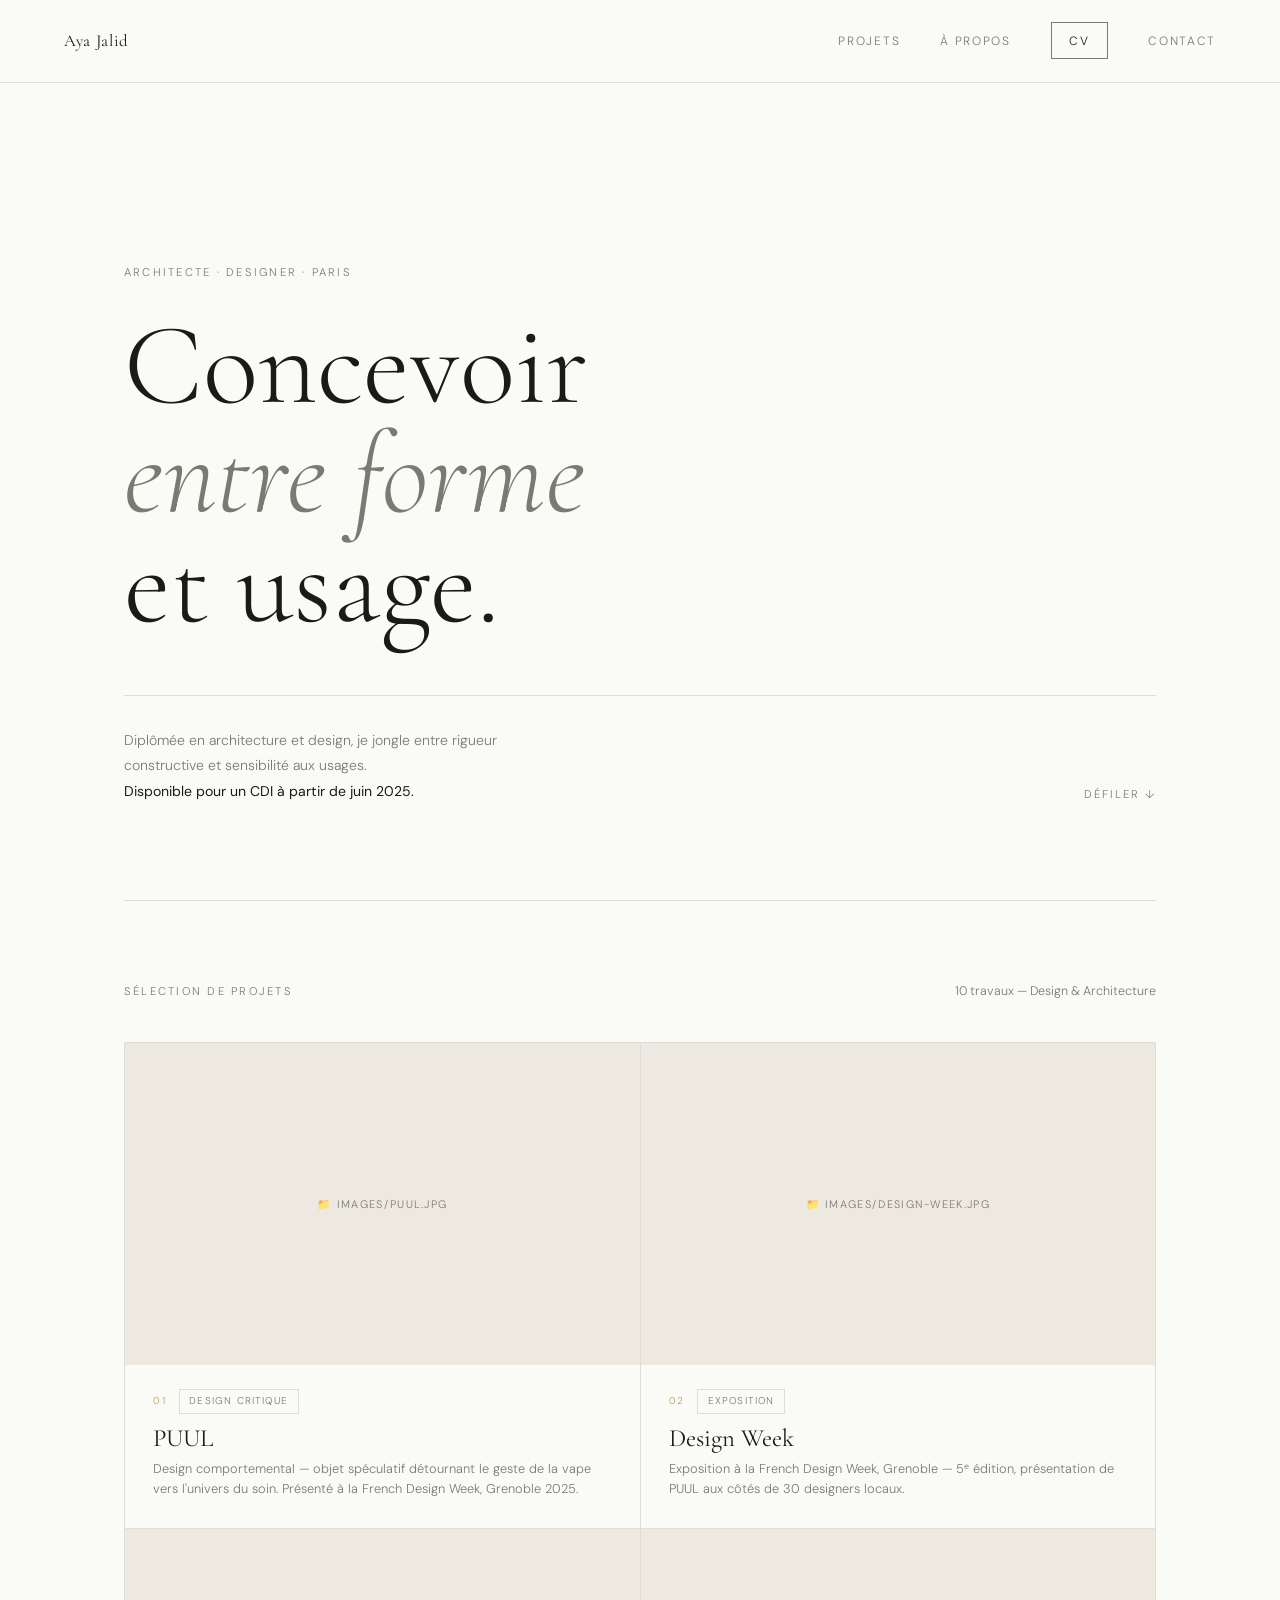
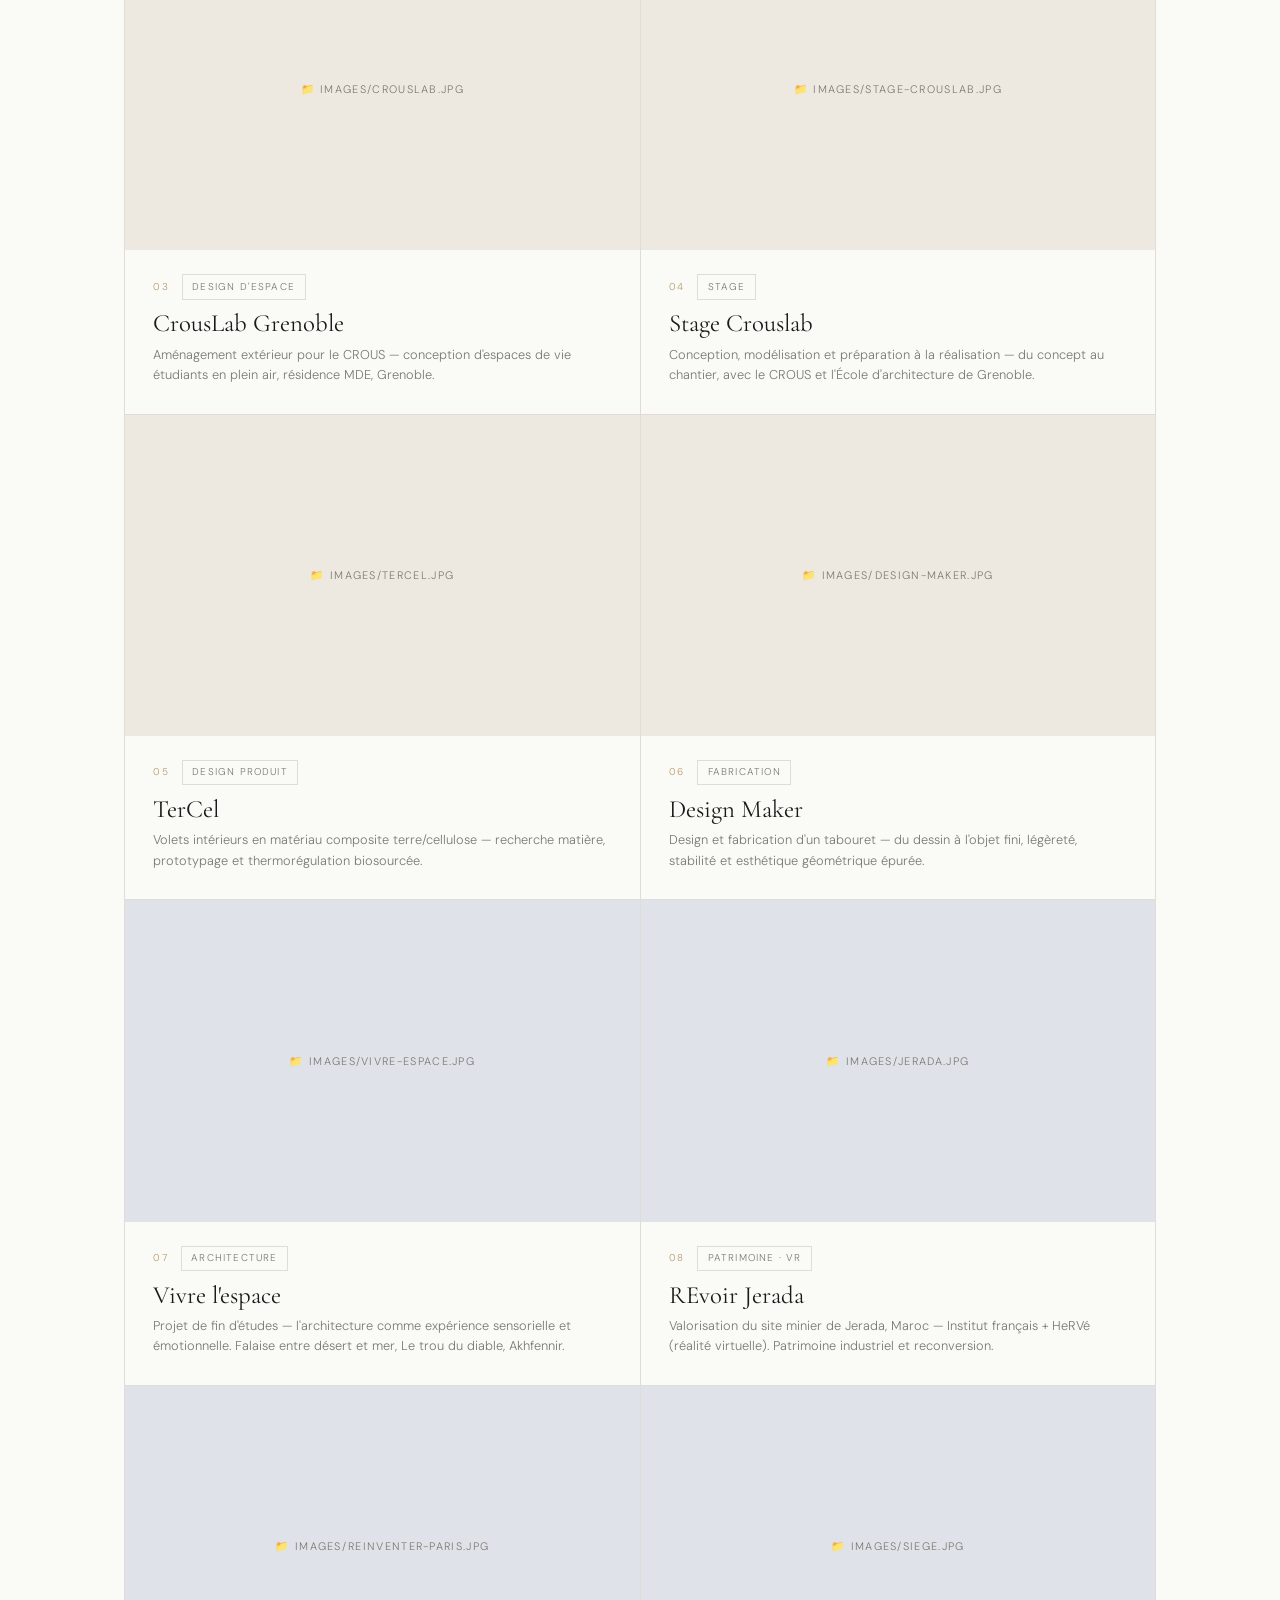
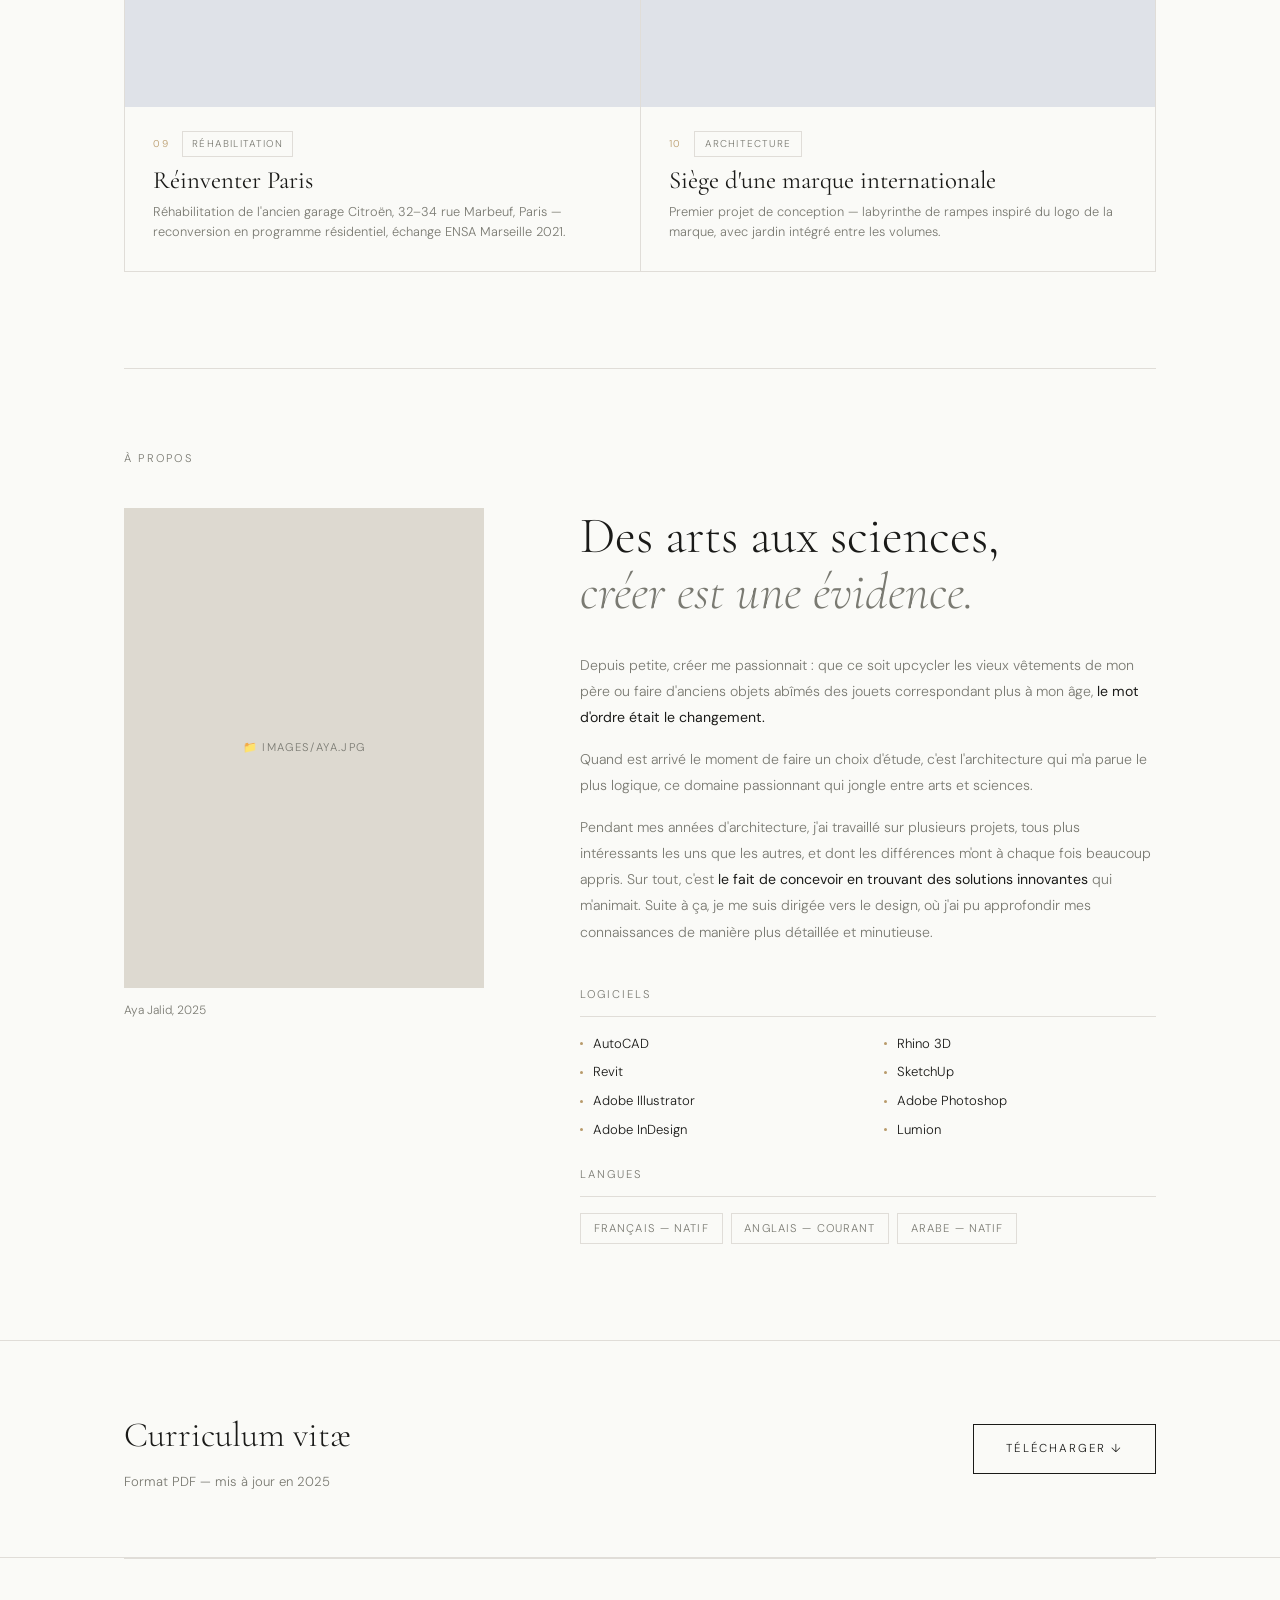
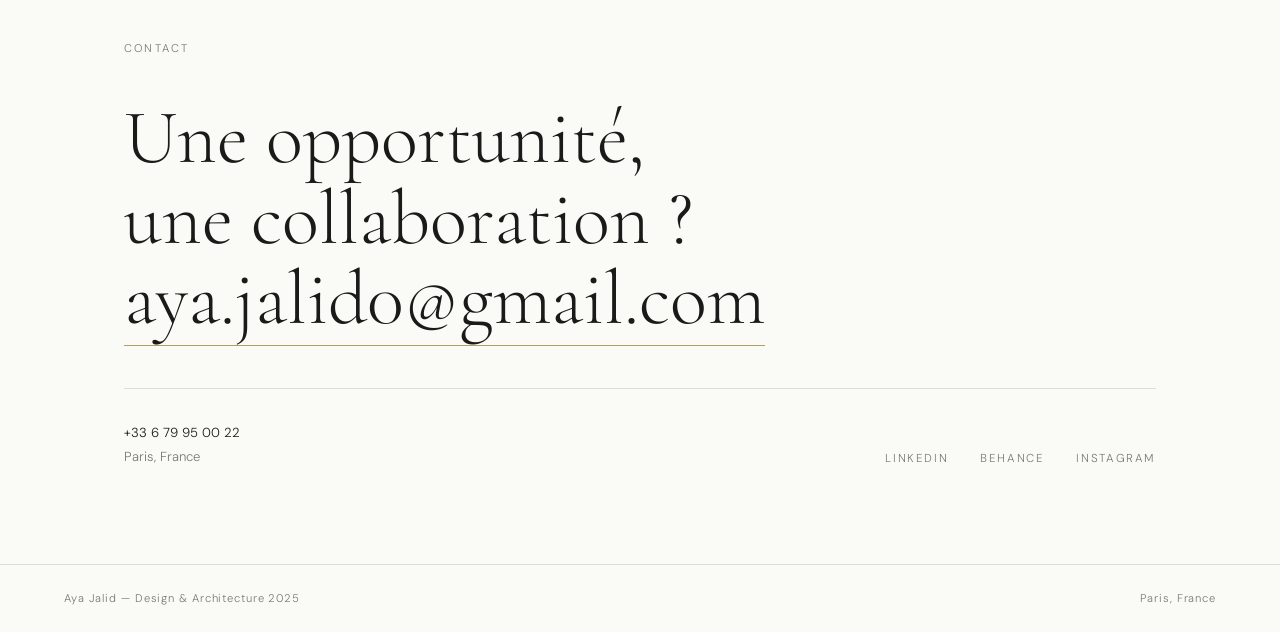
==== index.html @ 42bd32cb "first commit — site portfolio" ====
<!DOCTYPE html>
<html lang="fr">
<head>
  <meta charset="UTF-8">
  <meta name="viewport" content="width=device-width, initial-scale=1.0">
  <title>Aya Jalid — Design & Architecture</title>
  <meta name="description" content="Portfolio d'Aya Jalid, architecte designer — Design critique, design d'espace, architecture.">
  <link rel="stylesheet" href="style.css">
</head>
<body>

<nav>
  <a class="nav-name" href="index.html">Aya Jalid</a>
  <div class="nav-links">
    <a href="#projets">Projets</a>
    <a href="#apropos">À propos</a>
    <a href="#cv" class="nav-cta">CV</a>
    <a href="#contact">Contact</a>
  </div>
</nav>

<!-- ── HERO ─────────────────────────────── -->
<section class="hero">
  <div class="hero-inner">
    <div class="hero-eyebrow">Architecte · Designer · Paris</div>
    <h1 class="hero-title">
      Concevoir<br>
      <em>entre forme</em><br>
      et usage.
    </h1>
    <div class="hero-foot">
      <p class="hero-desc">
        Diplômée en architecture et design, je jongle entre rigueur constructive et sensibilité aux usages.<br>
        <strong>Disponible pour un CDI à partir de juin 2025.</strong>
      </p>
      <span class="hero-scroll">Défiler ↓</span>
    </div>
  </div>
</section>

<!-- ── PROJETS ───────────────────────────── -->
<section id="projets">
  <div class="wrap">
    <div class="section-header">
      <span class="s-label">Sélection de projets</span>
      <span class="s-sub">10 travaux — Design & Architecture</span>
    </div>
  </div>

  <div class="wrap" style="padding-top:0">
    <div class="projects-grid">

      <!-- 01 PUUL -->
      <a class="card" href="projet-puul.html">
        <div class="card-img design">
          <!-- Remplace le contenu entre ces balises par : <img src="images/puul.jpg" alt="PUUL"> -->
          <span class="card-placeholder">📁 images/puul.jpg</span>
        </div>
        <div class="card-body">
          <div class="card-meta">
            <span class="card-num">01</span>
            <span class="card-cat">Design critique</span>
          </div>
          <div class="card-title">PUUL</div>
          <div class="card-desc">Design comportemental — objet spéculatif détournant le geste de la vape vers l'univers du soin. Présenté à la French Design Week, Grenoble 2025.</div>
        </div>
      </a>

      <!-- 02 DESIGN WEEK -->
      <a class="card" href="projet-design-week.html">
        <div class="card-img design">
          <span class="card-placeholder">📁 images/design-week.jpg</span>
        </div>
        <div class="card-body">
          <div class="card-meta">
            <span class="card-num">02</span>
            <span class="card-cat">Exposition</span>
          </div>
          <div class="card-title">Design Week</div>
          <div class="card-desc">Exposition à la French Design Week, Grenoble — 5ᵉ édition, présentation de PUUL aux côtés de 30 designers locaux.</div>
        </div>
      </a>

      <!-- 03 CROUSLAB -->
      <a class="card" href="projet-crouslab.html">
        <div class="card-img design">
          <span class="card-placeholder">📁 images/crouslab.jpg</span>
        </div>
        <div class="card-body">
          <div class="card-meta">
            <span class="card-num">03</span>
            <span class="card-cat">Design d'espace</span>
          </div>
          <div class="card-title">CrousLab Grenoble</div>
          <div class="card-desc">Aménagement extérieur pour le CROUS — conception d'espaces de vie étudiants en plein air, résidence MDE, Grenoble.</div>
        </div>
      </a>

      <!-- 04 STAGE CROUSLAB -->
      <a class="card" href="projet-stage-crouslab.html">
        <div class="card-img design">
          <span class="card-placeholder">📁 images/stage-crouslab.jpg</span>
        </div>
        <div class="card-body">
          <div class="card-meta">
            <span class="card-num">04</span>
            <span class="card-cat">Stage</span>
          </div>
          <div class="card-title">Stage Crouslab</div>
          <div class="card-desc">Conception, modélisation et préparation à la réalisation — du concept au chantier, avec le CROUS et l'École d'architecture de Grenoble.</div>
        </div>
      </a>

      <!-- 05 TERCEL -->
      <a class="card" href="projet-tercel.html">
        <div class="card-img design">
          <span class="card-placeholder">📁 images/tercel.jpg</span>
        </div>
        <div class="card-body">
          <div class="card-meta">
            <span class="card-num">05</span>
            <span class="card-cat">Design produit</span>
          </div>
          <div class="card-title">TerCel</div>
          <div class="card-desc">Volets intérieurs en matériau composite terre/cellulose — recherche matière, prototypage et thermorégulation biosourcée.</div>
        </div>
      </a>

      <!-- 06 DESIGN MAKER -->
      <a class="card" href="projet-design-maker.html">
        <div class="card-img design">
          <span class="card-placeholder">📁 images/design-maker.jpg</span>
        </div>
        <div class="card-body">
          <div class="card-meta">
            <span class="card-num">06</span>
            <span class="card-cat">Fabrication</span>
          </div>
          <div class="card-title">Design Maker</div>
          <div class="card-desc">Design et fabrication d'un tabouret — du dessin à l'objet fini, légèreté, stabilité et esthétique géométrique épurée.</div>
        </div>
      </a>

      <!-- 07 VIVRE L'ESPACE -->
      <a class="card" href="projet-vivre-espace.html">
        <div class="card-img archi">
          <span class="card-placeholder">📁 images/vivre-espace.jpg</span>
        </div>
        <div class="card-body">
          <div class="card-meta">
            <span class="card-num">07</span>
            <span class="card-cat">Architecture</span>
          </div>
          <div class="card-title">Vivre l'espace</div>
          <div class="card-desc">Projet de fin d'études — l'architecture comme expérience sensorielle et émotionnelle. Falaise entre désert et mer, Le trou du diable, Akhfennir.</div>
        </div>
      </a>

      <!-- 08 REVOIR JERADA -->
      <a class="card" href="projet-jerada.html">
        <div class="card-img archi">
          <span class="card-placeholder">📁 images/jerada.jpg</span>
        </div>
        <div class="card-body">
          <div class="card-meta">
            <span class="card-num">08</span>
            <span class="card-cat">Patrimoine · VR</span>
          </div>
          <div class="card-title">REvoir Jerada</div>
          <div class="card-desc">Valorisation du site minier de Jerada, Maroc — Institut français + HeRVé (réalité virtuelle). Patrimoine industriel et reconversion.</div>
        </div>
      </a>

      <!-- 09 REINVENTER PARIS -->
      <a class="card" href="projet-reinventer-paris.html">
        <div class="card-img archi">
          <span class="card-placeholder">📁 images/reinventer-paris.jpg</span>
        </div>
        <div class="card-body">
          <div class="card-meta">
            <span class="card-num">09</span>
            <span class="card-cat">Réhabilitation</span>
          </div>
          <div class="card-title">Réinventer Paris</div>
          <div class="card-desc">Réhabilitation de l'ancien garage Citroën, 32–34 rue Marbeuf, Paris — reconversion en programme résidentiel, échange ENSA Marseille 2021.</div>
        </div>
      </a>

      <!-- 10 SIEGE -->
      <a class="card" href="projet-siege.html">
        <div class="card-img archi">
          <span class="card-placeholder">📁 images/siege.jpg</span>
        </div>
        <div class="card-body">
          <div class="card-meta">
            <span class="card-num">10</span>
            <span class="card-cat">Architecture</span>
          </div>
          <div class="card-title">Siège d'une marque internationale</div>
          <div class="card-desc">Premier projet de conception — labyrinthe de rampes inspiré du logo de la marque, avec jardin intégré entre les volumes.</div>
        </div>
      </a>

    </div>
  </div>
</section>

<!-- ── À PROPOS ───────────────────────────── -->
<section id="apropos">
  <div class="wrap">
    <div class="section-header">
      <span class="s-label">À propos</span>
    </div>
    <div class="about-grid">

      <div class="about-photo-wrap">
        <!-- Quand tu as ta photo : remplace le div.about-photo-placeholder par :
             <img src="images/aya.jpg" alt="Aya Jalid"> -->
        <div class="about-photo-placeholder">📁 images/aya.jpg</div>
        <p class="about-caption">Aya Jalid, 2025</p>
      </div>

      <div class="about-content">
        <h2>Des arts aux sciences,<br><em>créer est une évidence.</em></h2>

        <p>Depuis petite, créer me passionnait : que ce soit upcycler les vieux vêtements de mon père ou faire d'anciens objets abîmés des jouets correspondant plus à mon âge, <strong>le mot d'ordre était le changement.</strong></p>

        <p>Quand est arrivé le moment de faire un choix d'étude, c'est l'architecture qui m'a parue le plus logique, ce domaine passionnant qui jongle entre arts et sciences.</p>

        <p>Pendant mes années d'architecture, j'ai travaillé sur plusieurs projets, tous plus intéressants les uns que les autres, et dont les différences m'ont à chaque fois beaucoup appris. Sur tout, c'est <strong>le fait de concevoir en trouvant des solutions innovantes</strong> qui m'animait. Suite à ça, je me suis dirigée vers le design, où j'ai pu approfondir mes connaissances de manière plus détaillée et minutieuse.</p>

        <div class="skills-block">
          <div class="skills-heading">Logiciels</div>
          <div class="skills-cols">
            <span class="skill">AutoCAD</span>
            <span class="skill">Rhino 3D</span>
            <span class="skill">Revit</span>
            <span class="skill">SketchUp</span>
            <span class="skill">Adobe Illustrator</span>
            <span class="skill">Adobe Photoshop</span>
            <span class="skill">Adobe InDesign</span>
            <span class="skill">Lumion</span>
          </div>
          <div class="skills-heading">Langues</div>
          <div class="langs">
            <span class="lang">Français — natif</span>
            <span class="lang">Anglais — courant</span>
            <span class="lang">Arabe — natif</span>
          </div>
        </div>
      </div>
    </div>
  </div>
</section>

<!-- ── CV ────────────────────────────────── -->
<div id="cv" class="cv-strip">
  <div class="wrap">
    <div class="cv-inner">
      <div class="cv-text">
        <h2>Curriculum vitæ</h2>
        <p>Format PDF — mis à jour en 2025</p>
      </div>
      <!-- Mets ton CV PDF dans le dossier et nomme-le : cv-aya-jalid.pdf -->
      <a class="btn" href="cv-aya-jalid.pdf" download>Télécharger ↓</a>
    </div>
  </div>
</div>

<!-- ── CONTACT ───────────────────────────── -->
<section id="contact">
  <div class="wrap">
    <div class="section-header"><span class="s-label">Contact</span></div>
    <div class="contact-wrap">
      <p class="contact-big">
        Une opportunité,<br>une collaboration ?<br>
        <a href="mailto:aya.jalid0@gmail.com">aya.jalid0@gmail.com</a>
      </p>
      <div class="contact-row">
        <div class="contact-info">
          <a href="tel:+33679950022">+33 6 79 95 00 22</a><br>
          Paris, France
        </div>
        <div class="contact-socials">
          <!-- Remplace # par tes vraies URLs -->
          <a href="#" target="_blank">LinkedIn</a>
          <a href="#" target="_blank">Behance</a>
          <a href="#" target="_blank">Instagram</a>
        </div>
      </div>
    </div>
  </div>
</section>

<footer>
  <span>Aya Jalid — Design & Architecture 2025</span>
  <span>Paris, France</span>
</footer>

</body>
</html>
---- style.css ----
@import url('https://fonts.googleapis.com/css2?family=Cormorant+Garamond:ital,wght@0,300;0,400;1,300;1,400&family=DM+Sans:wght@300;400&display=swap');

*, *::before, *::after { box-sizing: border-box; margin: 0; padding: 0; }

:root {
  --text:  #1a1a18;
  --muted: #7a7a72;
  --line:  #e0ddd8;
  --bg:    #fafaf7;
  --warm:  #ede9e0;
  --cool:  #dfe2e8;
  --accent:#b89a6a;
}

html { scroll-behavior: smooth; }

body {
  font-family: 'DM Sans', sans-serif;
  font-weight: 300;
  background: var(--bg);
  color: var(--text);
  font-size: 15px;
  line-height: 1.7;
  overflow-x: hidden;
}

/* ─── NAV ─────────────────────────────────────── */
nav {
  position: fixed; top:0; left:0; right:0; z-index:100;
  display:flex; justify-content:space-between; align-items:center;
  padding:1.4rem 4rem;
  background:rgba(250,250,247,.95);
  backdrop-filter:blur(8px);
  border-bottom:.5px solid var(--line);
}
.nav-name {
  font-family:'Cormorant Garamond',serif;
  font-size:1.05rem; font-weight:400; letter-spacing:.04em;
  text-decoration:none; color:var(--text);
}
.nav-links { display:flex; gap:2.5rem; align-items:center; }
.nav-links a {
  text-decoration:none; color:var(--muted);
  font-size:.75rem; letter-spacing:.14em; text-transform:uppercase;
  transition:color .2s;
}
.nav-links a:hover { color:var(--text); }
.nav-cta {
  padding:.45rem 1.1rem !important;
  border:.5px solid var(--muted) !important;
  color:var(--text) !important;
  transition:background .2s,color .2s !important;
}
.nav-cta:hover { background:var(--text)!important; color:var(--bg)!important; }

/* ─── LAYOUT HELPERS ──────────────────────────── */
.wrap { max-width:1160px; margin:0 auto; padding:0 4rem; }

.section-header {
  display:flex; justify-content:space-between; align-items:baseline;
  padding:5rem 0 2.5rem;
  border-top:.5px solid var(--line);
}
.s-label { font-size:.7rem; letter-spacing:.2em; text-transform:uppercase; color:var(--muted); }
.s-sub   { font-size:.78rem; color:var(--muted); }

/* ─── HOMEPAGE HERO ───────────────────────────── */
.hero {
  min-height:100vh; max-width:1160px; margin:0 auto; padding:0 4rem;
  display:flex; flex-direction:column; justify-content:flex-end;
}
.hero-inner { flex:1; padding-top:8rem; padding-bottom:3rem; display:flex; flex-direction:column; justify-content:flex-end; }
.hero-eyebrow { font-size:.7rem; letter-spacing:.2em; text-transform:uppercase; color:var(--muted); margin-bottom:1.8rem; }
.hero-title {
  font-family:'Cormorant Garamond',serif;
  font-size:clamp(4rem,9vw,8rem);
  font-weight:300; line-height:.95; margin-bottom:3.5rem;
}
.hero-title em { font-style:italic; color:var(--muted); }
.hero-foot {
  display:flex; justify-content:space-between; align-items:flex-end;
  padding:2rem 0 3rem; border-top:.5px solid var(--line);
}
.hero-desc { max-width:420px; color:var(--muted); font-size:.88rem; line-height:1.8; }
.hero-desc strong { font-weight:400; color:var(--text); }
.hero-scroll { font-size:.7rem; letter-spacing:.18em; text-transform:uppercase; color:var(--muted); }

/* ─── PROJECTS GRID ───────────────────────────── */
.projects-grid {
  display:grid; grid-template-columns:repeat(2,1fr);
  gap:1px; background:var(--line); border:1px solid var(--line);
  margin-bottom:6rem;
}
.card {
  background:var(--bg); display:block; text-decoration:none; color:inherit;
  overflow:hidden; transition:background .25s;
}
.card:hover { background:#f0ede6; }
.card-img {
  width:100%; aspect-ratio:16/10; overflow:hidden;
  display:flex; align-items:center; justify-content:center;
  position:relative;
}
/* Placeholder color per category */
.card-img.design { background:var(--warm); }
.card-img.archi  { background:var(--cool); }
.card-img img { width:100%; height:100%; object-fit:cover; transition:transform .4s ease; display:block; }
.card:hover .card-img img { transform:scale(1.04); }
.card-placeholder {
  position:absolute; font-size:.68rem; letter-spacing:.12em;
  text-transform:uppercase; color:var(--muted); text-align:center; padding:1rem;
}
.card-body { padding:1.5rem 1.75rem 1.75rem; }
.card-meta { display:flex; gap:.75rem; align-items:center; margin-bottom:.6rem; }
.card-num  { font-size:.62rem; letter-spacing:.18em; color:var(--accent); }
.card-cat  { font-size:.62rem; letter-spacing:.12em; text-transform:uppercase; color:var(--muted); padding:.2rem .6rem; border:.5px solid var(--line); }
.card-title { font-family:'Cormorant Garamond',serif; font-size:1.55rem; font-weight:400; line-height:1.2; margin-bottom:.35rem; }
.card-desc  { font-size:.8rem; color:var(--muted); line-height:1.6; }

/* ─── ABOUT ───────────────────────────────────── */
.about-grid { display:grid; grid-template-columns:1fr 1.6fr; gap:6rem; align-items:start; padding-bottom:6rem; }
.about-photo-wrap { position:sticky; top:6rem; }
.about-photo-wrap img { width:100%; height:auto; display:block; margin-bottom:.75rem; }
.about-photo-placeholder {
  width:100%; aspect-ratio:3/4; background:#ddd9d0;
  display:flex; align-items:center; justify-content:center;
  color:var(--muted); font-size:.7rem; letter-spacing:.12em; text-transform:uppercase;
  margin-bottom:.75rem;
}
.about-caption { font-size:.75rem; color:var(--muted); }
.about-content h2 {
  font-family:'Cormorant Garamond',serif;
  font-size:clamp(2.2rem,4vw,3.5rem); font-weight:300; line-height:1.1; margin-bottom:2rem;
}
.about-content h2 em { font-style:italic; color:var(--muted); }
.about-content p { color:var(--muted); margin-bottom:1rem; font-size:.88rem; line-height:1.85; }
.about-content p strong { font-weight:400; color:var(--text); }
.skills-block { margin-top:2.5rem; }
.skills-heading {
  font-size:.7rem; letter-spacing:.18em; text-transform:uppercase;
  color:var(--muted); margin-bottom:1rem; padding-bottom:.75rem;
  border-bottom:.5px solid var(--line);
}
.skills-cols { display:grid; grid-template-columns:1fr 1fr; gap:.4rem 2rem; margin-bottom:1.5rem; }
.skill { display:flex; align-items:center; gap:.6rem; font-size:.82rem; }
.skill::before { content:''; width:3px; height:3px; background:var(--accent); border-radius:50%; flex-shrink:0; }
.langs { display:flex; gap:.5rem; flex-wrap:wrap; }
.lang { font-size:.7rem; letter-spacing:.1em; text-transform:uppercase; padding:.3rem .8rem; border:.5px solid var(--line); color:var(--muted); }

/* ─── CV STRIP ────────────────────────────────── */
.cv-strip { border-top:.5px solid var(--line); border-bottom:.5px solid var(--line); }
.cv-inner { display:flex; justify-content:space-between; align-items:center; padding:4rem 0; }
.cv-text h2 { font-family:'Cormorant Garamond',serif; font-size:2.2rem; font-weight:300; margin-bottom:.4rem; }
.cv-text p { color:var(--muted); font-size:.82rem; }

/* ─── BUTTONS ─────────────────────────────────── */
.btn {
  display:inline-flex; align-items:center; gap:.5rem;
  padding:.9rem 2rem; border:.5px solid var(--text);
  font-size:.72rem; letter-spacing:.16em; text-transform:uppercase;
  text-decoration:none; color:var(--text);
  font-family:'DM Sans',sans-serif; font-weight:300;
  transition:background .2s,color .2s;
}
.btn:hover { background:var(--text); color:var(--bg); }

/* ─── CONTACT ─────────────────────────────────── */
.contact-wrap { padding-bottom:6rem; }
.contact-big {
  font-family:'Cormorant Garamond',serif;
  font-size:clamp(2.5rem,6vw,5rem); font-weight:300; line-height:1.05; margin-bottom:3rem;
}
.contact-big a { text-decoration:none; color:var(--text); border-bottom:1px solid var(--accent); transition:color .2s; }
.contact-big a:hover { color:var(--accent); }
.contact-row { display:flex; justify-content:space-between; align-items:flex-end; padding-top:2rem; border-top:.5px solid var(--line); }
.contact-info { font-size:.82rem; color:var(--muted); line-height:1.8; }
.contact-info a { color:var(--text); text-decoration:none; }
.contact-socials { display:flex; gap:2rem; }
.contact-socials a { font-size:.72rem; letter-spacing:.14em; text-transform:uppercase; text-decoration:none; color:var(--muted); transition:color .2s; }
.contact-socials a:hover { color:var(--text); }

/* ─── FOOTER ──────────────────────────────────── */
footer {
  padding:1.5rem 4rem;
  display:flex; justify-content:space-between;
  font-size:.7rem; color:var(--muted); letter-spacing:.08em;
  border-top:.5px solid var(--line);
}
footer a { color:inherit; text-decoration:none; }

/* ─── PROJECT PAGES ───────────────────────────── */
.proj-hero { padding-top:8rem; border-bottom:.5px solid var(--line); }
.proj-hero-inner { max-width:1160px; margin:0 auto; padding:0 4rem 3rem; }
.proj-back {
  display:inline-flex; align-items:center; gap:.5rem;
  font-size:.72rem; letter-spacing:.14em; text-transform:uppercase;
  text-decoration:none; color:var(--muted); margin-bottom:3rem;
  transition:color .2s;
}
.proj-back:hover { color:var(--text); }
.proj-eyebrow { font-size:.7rem; letter-spacing:.2em; text-transform:uppercase; color:var(--accent); margin-bottom:1rem; }
.proj-title {
  font-family:'Cormorant Garamond',serif;
  font-size:clamp(3rem,7vw,6.5rem); font-weight:300; line-height:.95; margin-bottom:2rem;
}
.proj-intro { max-width:640px; color:var(--muted); font-size:.92rem; line-height:1.85; margin-bottom:2rem; }
.tags { display:flex; gap:.5rem; flex-wrap:wrap; margin-bottom:2.5rem; }
.tag { font-size:.68rem; letter-spacing:.1em; text-transform:uppercase; padding:.3rem .8rem; border:.5px solid var(--line); color:var(--muted); }

/* Content blocks inside project pages */
.block { max-width:1160px; margin:0 auto; padding:4rem 4rem; border-bottom:.5px solid var(--line); }
.block:last-of-type { border-bottom:none; }
.block-2col { display:grid; grid-template-columns:1fr 1fr; gap:4rem; align-items:start; }
.block-aside { display:grid; grid-template-columns:1fr 1.8fr; gap:4rem; align-items:start; }
.block-aside-r { display:grid; grid-template-columns:1.8fr 1fr; gap:4rem; align-items:start; }
.block-3col { display:grid; grid-template-columns:repeat(3,1fr); gap:2rem; }

.block-h {
  font-family:'Cormorant Garamond',serif;
  font-size:clamp(1.8rem,3vw,2.8rem); font-weight:300; line-height:1.1; margin-bottom:1.5rem;
}
.block-h em { font-style:italic; color:var(--muted); }
.block-p { color:var(--muted); font-size:.88rem; line-height:1.85; }
.block-p p { margin-bottom:1rem; }
.block-p p:last-child { margin-bottom:0; }
.block-p strong { font-weight:400; color:var(--text); }

/* Images */
.img-full { width:100%; display:block; }
.img-full img { width:100%; height:auto; display:block; }
.img-box { width:100%; }
.img-box img { width:100%; height:auto; display:block; }
.img-placeholder {
  width:100%; background:var(--warm);
  display:flex; align-items:center; justify-content:center;
  color:var(--muted); font-size:.7rem; letter-spacing:.12em; text-transform:uppercase;
  padding:4rem 2rem; text-align:center;
}
.img-placeholder.cool { background:var(--cool); }
.caption { font-size:.72rem; color:var(--muted); letter-spacing:.04em; margin-top:.75rem; }

/* Prev/next nav */
.proj-nav { display:flex; justify-content:space-between; align-items:center; padding:3rem 0; border-top:.5px solid var(--line); }
.proj-nav a { text-decoration:none; color:var(--muted); font-size:.72rem; letter-spacing:.14em; text-transform:uppercase; transition:color .2s; }
.proj-nav a:hover { color:var(--text); }
.proj-nav-title { display:block; font-family:'Cormorant Garamond',serif; font-size:1.1rem; font-weight:400; color:var(--text); margin-top:.25rem; letter-spacing:0; text-transform:none; }

/* ─── RESPONSIVE ──────────────────────────────── */
@media (max-width:900px) {
  nav { padding:1.2rem 1.5rem; }
  .nav-links { gap:1rem; }
  .wrap, .proj-hero-inner, .block { padding-left:1.5rem; padding-right:1.5rem; }
  .hero { padding:0 1.5rem; }
  .hero-title { font-size:3rem; }
  .hero-foot { flex-direction:column; gap:1.5rem; }
  .projects-grid { grid-template-columns:1fr; }
  .about-grid { grid-template-columns:1fr; gap:2rem; padding-bottom:3rem; }
  .about-photo-wrap { position:static; }
  .cv-inner { flex-direction:column; gap:2rem; align-items:flex-start; }
  .contact-row { flex-direction:column; gap:1.5rem; align-items:flex-start; }
  .block-2col, .block-aside, .block-aside-r, .block-3col { grid-template-columns:1fr; gap:2rem; }
  footer { padding:1.5rem; flex-direction:column; gap:.5rem; }
}
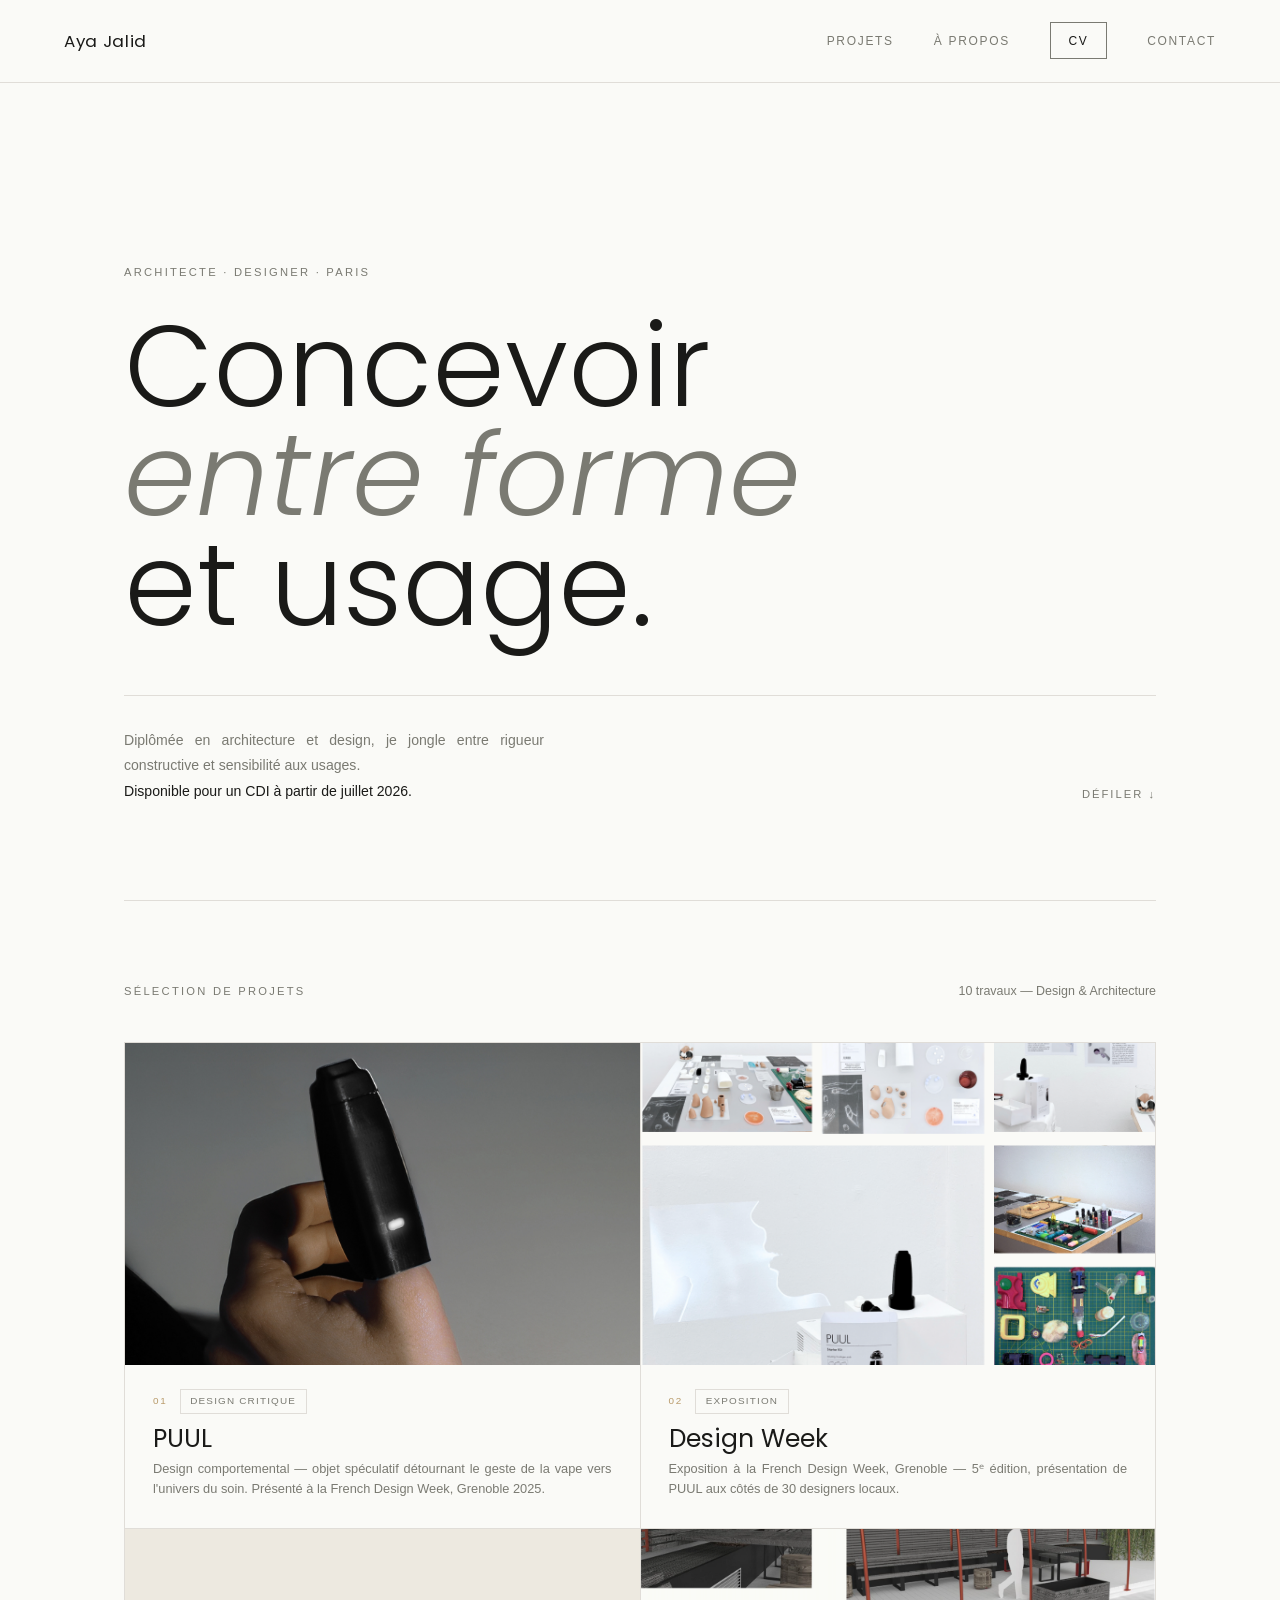
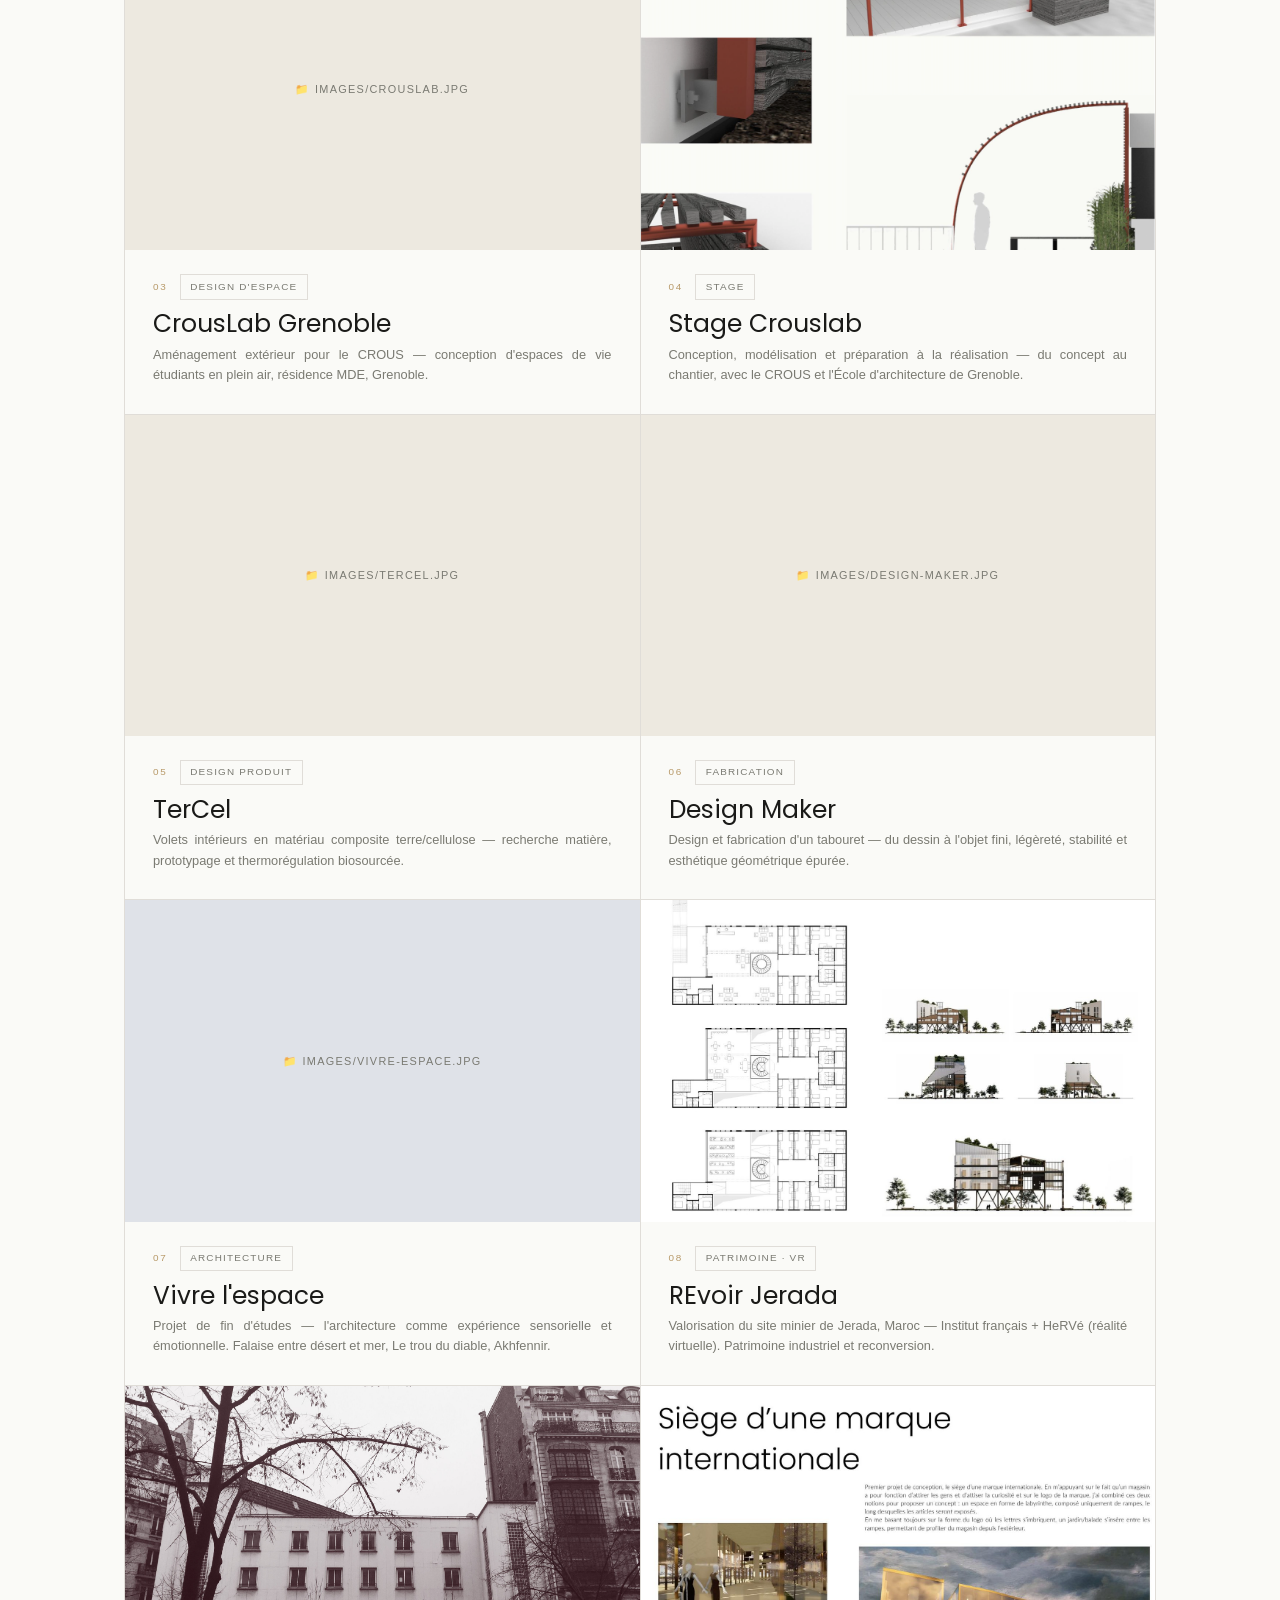
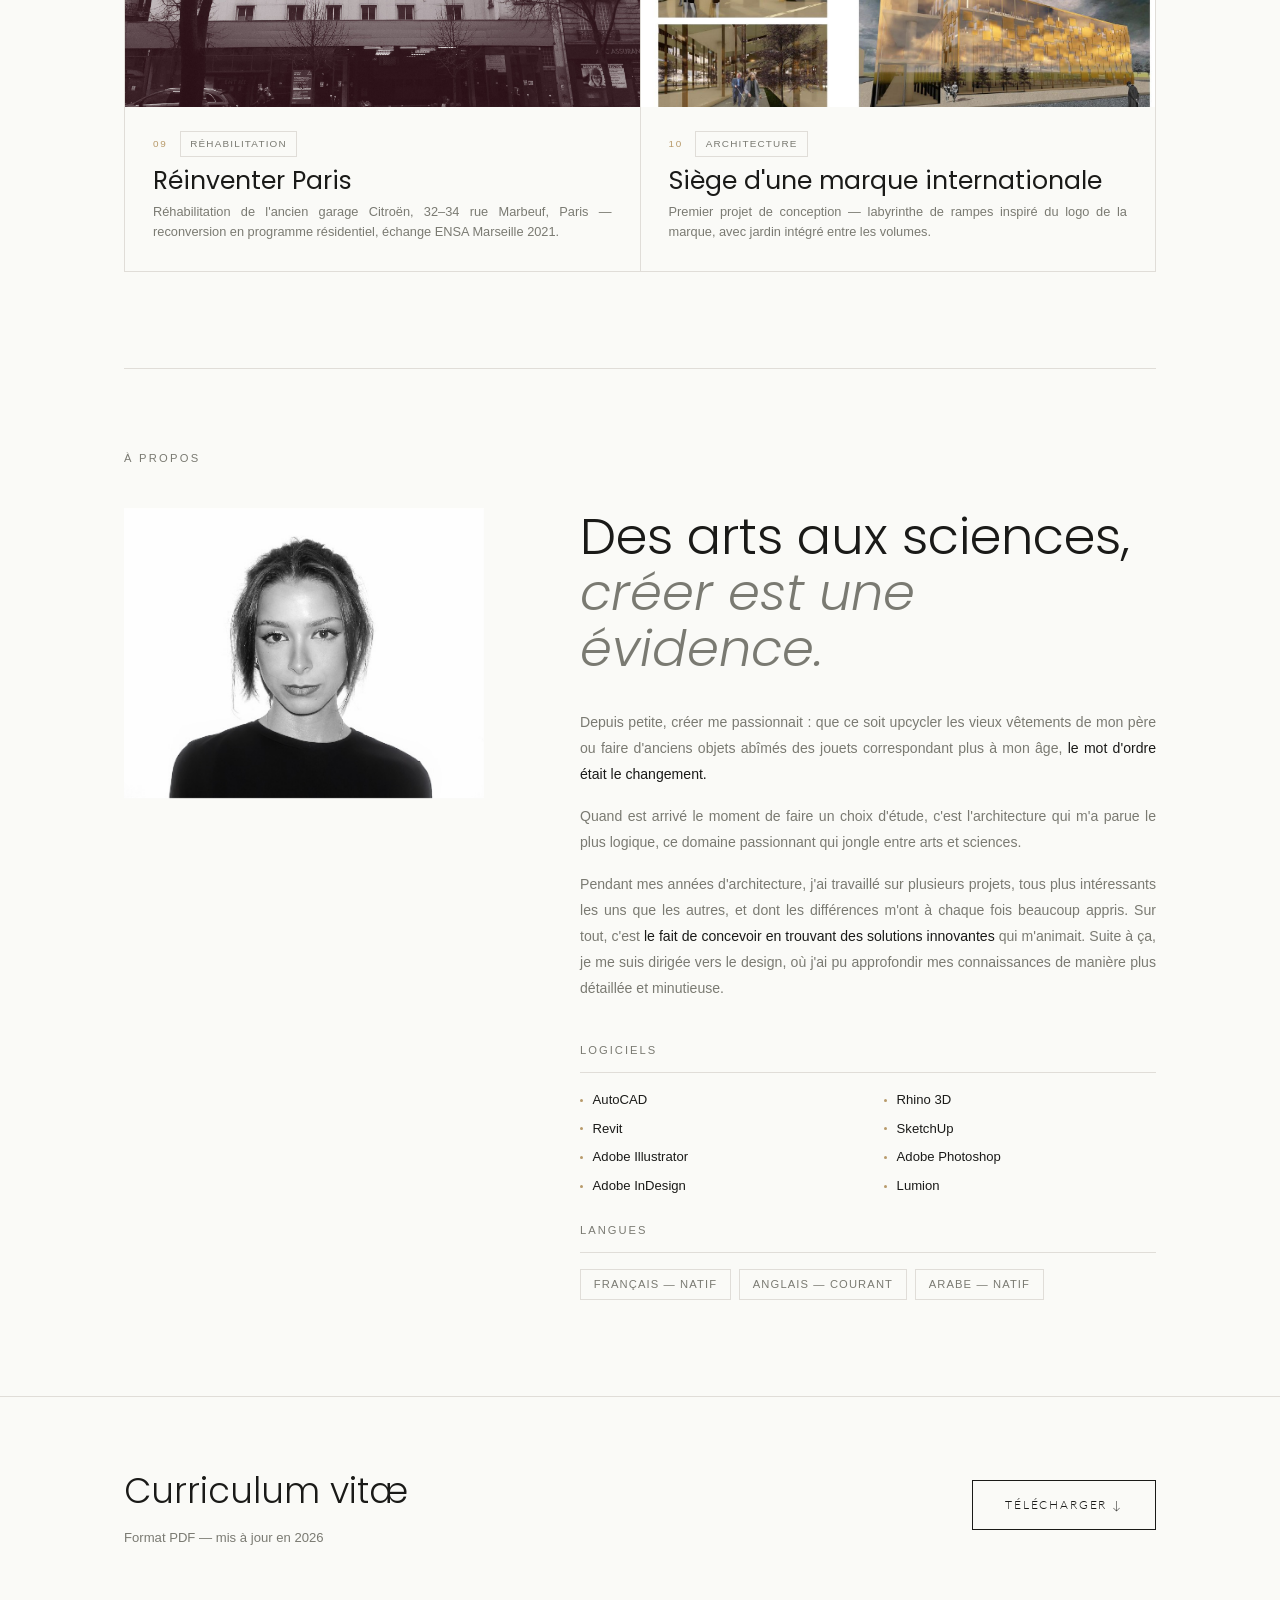
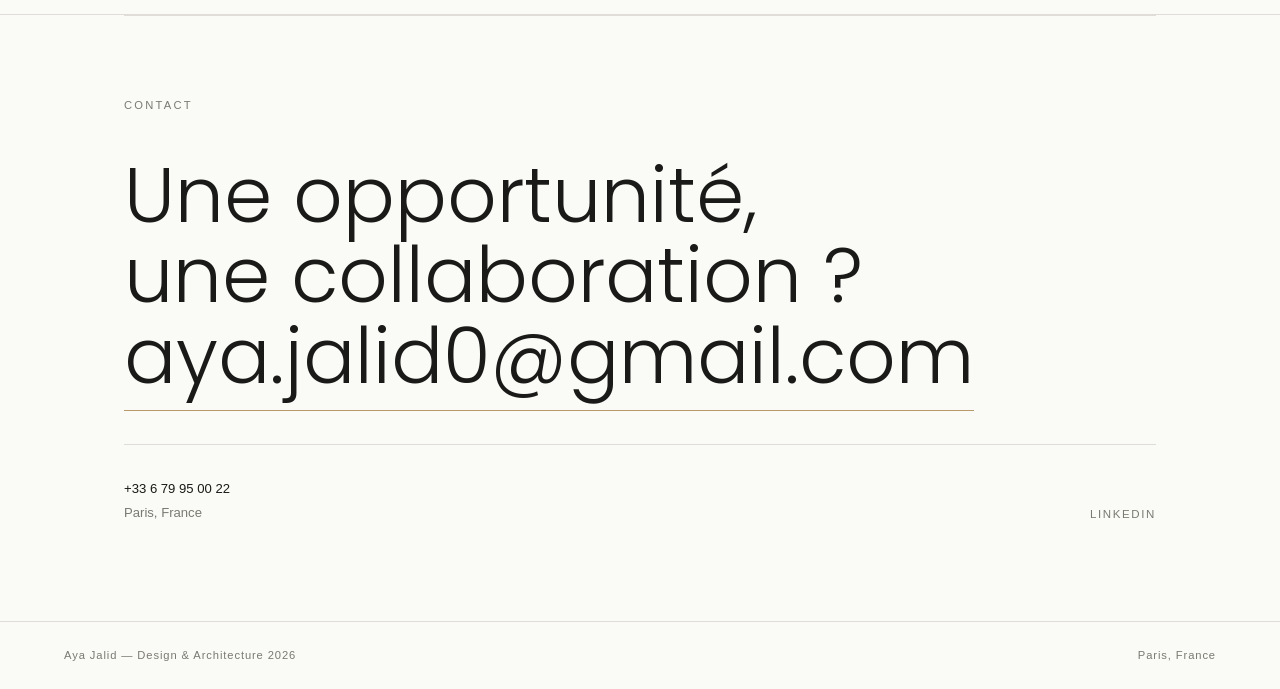
==== commit 8435f75a: "polices : Poppins pour titres, Lato pour textes" ====
--- a/index.html
+++ b/index.html
@@ -31,7 +31,7 @@
     <div class="hero-foot">
       <p class="hero-desc">
         Diplômée en architecture et design, je jongle entre rigueur constructive et sensibilité aux usages.<br>
-        <strong>Disponible pour un CDI à partir de juin 2025.</strong>
+        <strong>Disponible pour un CDI à partir de juillet 2026.</strong>
       </p>
       <span class="hero-scroll">Défiler ↓</span>
     </div>
@@ -54,7 +54,7 @@
       <a class="card" href="projet-puul.html">
         <div class="card-img design">
           <!-- Remplace le contenu entre ces balises par : <img src="images/puul.jpg" alt="PUUL"> -->
-          <span class="card-placeholder">📁 images/puul.jpg</span>
+          <img src="images/puul.jpg" alt="PUUL">
         </div>
         <div class="card-body">
           <div class="card-meta">
@@ -69,7 +69,7 @@
       <!-- 02 DESIGN WEEK -->
       <a class="card" href="projet-design-week.html">
         <div class="card-img design">
-          <span class="card-placeholder">📁 images/design-week.jpg</span>
+          <img src="images/design-week-expo.jpg" alt="PUUL">
         </div>
         <div class="card-body">
           <div class="card-meta">
@@ -99,7 +99,7 @@
       <!-- 04 STAGE CROUSLAB -->
       <a class="card" href="projet-stage-crouslab.html">
         <div class="card-img design">
-          <span class="card-placeholder">📁 images/stage-crouslab.jpg</span>
+          <img src="images/stage-crouslab.jpg" alt="STAGE">
         </div>
         <div class="card-body">
           <div class="card-meta">
@@ -159,7 +159,8 @@
       <!-- 08 REVOIR JERADA -->
       <a class="card" href="projet-jerada.html">
         <div class="card-img archi">
-          <span class="card-placeholder">📁 images/jerada.jpg</span>
+          <!--<span class="card-placeholder">📁 images/jerada.jpg</span>-->
+          <img src="images/jerada-vues.jpg" alt="Aya Jalid"> 
         </div>
         <div class="card-body">
           <div class="card-meta">
@@ -174,7 +175,7 @@
       <!-- 09 REINVENTER PARIS -->
       <a class="card" href="projet-reinventer-paris.html">
         <div class="card-img archi">
-          <span class="card-placeholder">📁 images/reinventer-paris.jpg</span>
+          <img src="images/reinventer-paris.jpg" alt="REINVENTER">
         </div>
         <div class="card-body">
           <div class="card-meta">
@@ -189,7 +190,7 @@
       <!-- 10 SIEGE -->
       <a class="card" href="projet-siege.html">
         <div class="card-img archi">
-          <span class="card-placeholder">📁 images/siege.jpg</span>
+          <img src="images/siege-cover.jpg" alt="SIEGE" style="width:150%; object-fit:cover; object-position:center;">
         </div>
         <div class="card-body">
           <div class="card-meta">
@@ -214,10 +215,7 @@
     <div class="about-grid">
 
       <div class="about-photo-wrap">
-        <!-- Quand tu as ta photo : remplace le div.about-photo-placeholder par :
-             <img src="images/aya.jpg" alt="Aya Jalid"> -->
-        <div class="about-photo-placeholder">📁 images/aya.jpg</div>
-        <p class="about-caption">Aya Jalid, 2025</p>
+        <img src="images/aya-photo.jpeg" alt="Aya Jalid"> 
       </div>
 
       <div class="about-content">
@@ -259,10 +257,10 @@
     <div class="cv-inner">
       <div class="cv-text">
         <h2>Curriculum vitæ</h2>
-        <p>Format PDF — mis à jour en 2025</p>
+        <p>Format PDF — mis à jour en 2026</p>
       </div>
       <!-- Mets ton CV PDF dans le dossier et nomme-le : cv-aya-jalid.pdf -->
-      <a class="btn" href="cv-aya-jalid.pdf" download>Télécharger ↓</a>
+      <a class="btn" href="/aya-jalid.github.io/cv-aya-jalid.pdf" download>Télécharger ↓</a>
     </div>
   </div>
 </div>
@@ -282,10 +280,7 @@
           Paris, France
         </div>
         <div class="contact-socials">
-          <!-- Remplace # par tes vraies URLs -->
-          <a href="#" target="_blank">LinkedIn</a>
-          <a href="#" target="_blank">Behance</a>
-          <a href="#" target="_blank">Instagram</a>
+          <a href="https://www.linkedin.com/in/aya-jalid-8aab25347" target="_blank">LinkedIn</a>
         </div>
       </div>
     </div>
@@ -293,7 +288,7 @@
 </section>
 
 <footer>
-  <span>Aya Jalid — Design & Architecture 2025</span>
+  <span>Aya Jalid — Design & Architecture 2026</span>
   <span>Paris, France</span>
 </footer>
 
--- a/style.css
+++ b/style.css
@@ -1,4 +1,4 @@
-@import url('https://fonts.googleapis.com/css2?family=Cormorant+Garamond:ital,wght@0,300;0,400;1,300;1,400&family=DM+Sans:wght@300;400&display=swap');
+@import url('https://fonts.googleapis.com/css2?family=Poppins:ital,wght@0,300;0,400;0,600;1,300&family=Lato:wght@300;400&display=swap');
 
 *, *::before, *::after { box-sizing: border-box; margin: 0; padding: 0; }
 
@@ -22,6 +22,10 @@
   font-size: 15px;
   line-height: 1.7;
   overflow-x: hidden;
+  text-align: justify;
+}
+h1, h2, h3, h4, .proj-title, .block-h, .hero-title, .contact-big, .nav-name {
+  text-align: left;
 }
 
 /* ─── NAV ─────────────────────────────────────── */
@@ -34,7 +38,7 @@
   border-bottom:.5px solid var(--line);
 }
 .nav-name {
-  font-family:'Cormorant Garamond',serif;
+  font-family:'Poppins',sans-serif;
   font-size:1.05rem; font-weight:400; letter-spacing:.04em;
   text-decoration:none; color:var(--text);
 }
@@ -72,7 +76,7 @@
 .hero-inner { flex:1; padding-top:8rem; padding-bottom:3rem; display:flex; flex-direction:column; justify-content:flex-end; }
 .hero-eyebrow { font-size:.7rem; letter-spacing:.2em; text-transform:uppercase; color:var(--muted); margin-bottom:1.8rem; }
 .hero-title {
-  font-family:'Cormorant Garamond',serif;
+  font-family:'Poppins',sans-serif;
   font-size:clamp(4rem,9vw,8rem);
   font-weight:300; line-height:.95; margin-bottom:3.5rem;
 }
@@ -114,7 +118,7 @@
 .card-meta { display:flex; gap:.75rem; align-items:center; margin-bottom:.6rem; }
 .card-num  { font-size:.62rem; letter-spacing:.18em; color:var(--accent); }
 .card-cat  { font-size:.62rem; letter-spacing:.12em; text-transform:uppercase; color:var(--muted); padding:.2rem .6rem; border:.5px solid var(--line); }
-.card-title { font-family:'Cormorant Garamond',serif; font-size:1.55rem; font-weight:400; line-height:1.2; margin-bottom:.35rem; }
+.card-title { font-family:'Poppins',sans-serif; font-size:1.55rem; font-weight:400; line-height:1.2; margin-bottom:.35rem; }
 .card-desc  { font-size:.8rem; color:var(--muted); line-height:1.6; }
 
 /* ─── ABOUT ───────────────────────────────────── */
@@ -129,7 +133,7 @@
 }
 .about-caption { font-size:.75rem; color:var(--muted); }
 .about-content h2 {
-  font-family:'Cormorant Garamond',serif;
+  font-family:'Poppins',sans-serif;
   font-size:clamp(2.2rem,4vw,3.5rem); font-weight:300; line-height:1.1; margin-bottom:2rem;
 }
 .about-content h2 em { font-style:italic; color:var(--muted); }
@@ -150,7 +154,7 @@
 /* ─── CV STRIP ────────────────────────────────── */
 .cv-strip { border-top:.5px solid var(--line); border-bottom:.5px solid var(--line); }
 .cv-inner { display:flex; justify-content:space-between; align-items:center; padding:4rem 0; }
-.cv-text h2 { font-family:'Cormorant Garamond',serif; font-size:2.2rem; font-weight:300; margin-bottom:.4rem; }
+.cv-text h2 { font-family:'Poppins',sans-serif; font-size:2.2rem; font-weight:300; margin-bottom:.4rem; }
 .cv-text p { color:var(--muted); font-size:.82rem; }
 
 /* ─── BUTTONS ─────────────────────────────────── */
@@ -159,7 +163,7 @@
   padding:.9rem 2rem; border:.5px solid var(--text);
   font-size:.72rem; letter-spacing:.16em; text-transform:uppercase;
   text-decoration:none; color:var(--text);
-  font-family:'DM Sans',sans-serif; font-weight:300;
+  font-family:'Lato',sans-serif; font-weight:300;
   transition:background .2s,color .2s;
 }
 .btn:hover { background:var(--text); color:var(--bg); }
@@ -167,7 +171,7 @@
 /* ─── CONTACT ─────────────────────────────────── */
 .contact-wrap { padding-bottom:6rem; }
 .contact-big {
-  font-family:'Cormorant Garamond',serif;
+  font-family:'Poppins',sans-serif;
   font-size:clamp(2.5rem,6vw,5rem); font-weight:300; line-height:1.05; margin-bottom:3rem;
 }
 .contact-big a { text-decoration:none; color:var(--text); border-bottom:1px solid var(--accent); transition:color .2s; }
@@ -200,7 +204,7 @@
 .proj-back:hover { color:var(--text); }
 .proj-eyebrow { font-size:.7rem; letter-spacing:.2em; text-transform:uppercase; color:var(--accent); margin-bottom:1rem; }
 .proj-title {
-  font-family:'Cormorant Garamond',serif;
+  font-family:'Poppins',sans-serif;
   font-size:clamp(3rem,7vw,6.5rem); font-weight:300; line-height:.95; margin-bottom:2rem;
 }
 .proj-intro { max-width:640px; color:var(--muted); font-size:.92rem; line-height:1.85; margin-bottom:2rem; }
@@ -216,7 +220,7 @@
 .block-3col { display:grid; grid-template-columns:repeat(3,1fr); gap:2rem; }
 
 .block-h {
-  font-family:'Cormorant Garamond',serif;
+  font-family:'Poppins',sans-serif;
   font-size:clamp(1.8rem,3vw,2.8rem); font-weight:300; line-height:1.1; margin-bottom:1.5rem;
 }
 .block-h em { font-style:italic; color:var(--muted); }
@@ -243,7 +247,7 @@
 .proj-nav { display:flex; justify-content:space-between; align-items:center; padding:3rem 0; border-top:.5px solid var(--line); }
 .proj-nav a { text-decoration:none; color:var(--muted); font-size:.72rem; letter-spacing:.14em; text-transform:uppercase; transition:color .2s; }
 .proj-nav a:hover { color:var(--text); }
-.proj-nav-title { display:block; font-family:'Cormorant Garamond',serif; font-size:1.1rem; font-weight:400; color:var(--text); margin-top:.25rem; letter-spacing:0; text-transform:none; }
+.proj-nav-title { display:block; font-family:'Poppins',sans-serif; font-size:1.1rem; font-weight:400; color:var(--text); margin-top:.25rem; letter-spacing:0; text-transform:none; }
 
 /* ─── RESPONSIVE ──────────────────────────────── */
 @media (max-width:900px) {
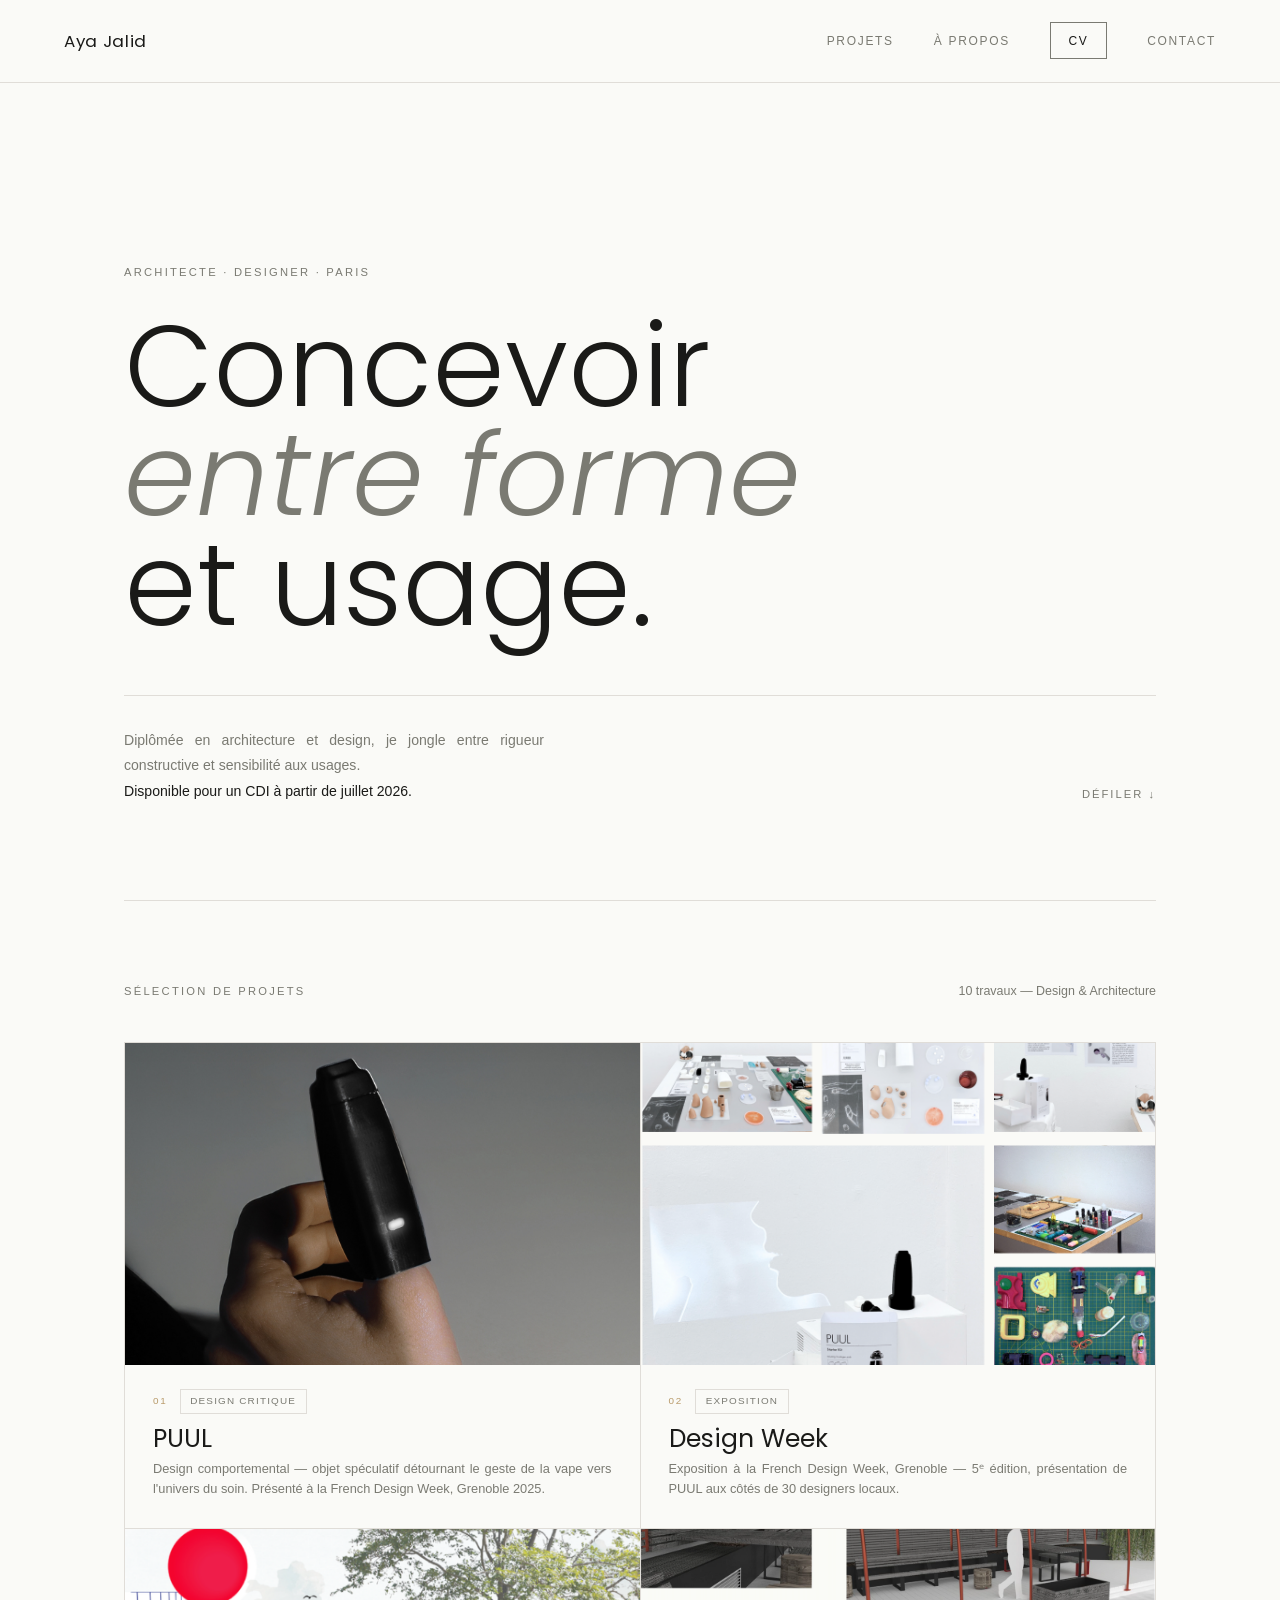
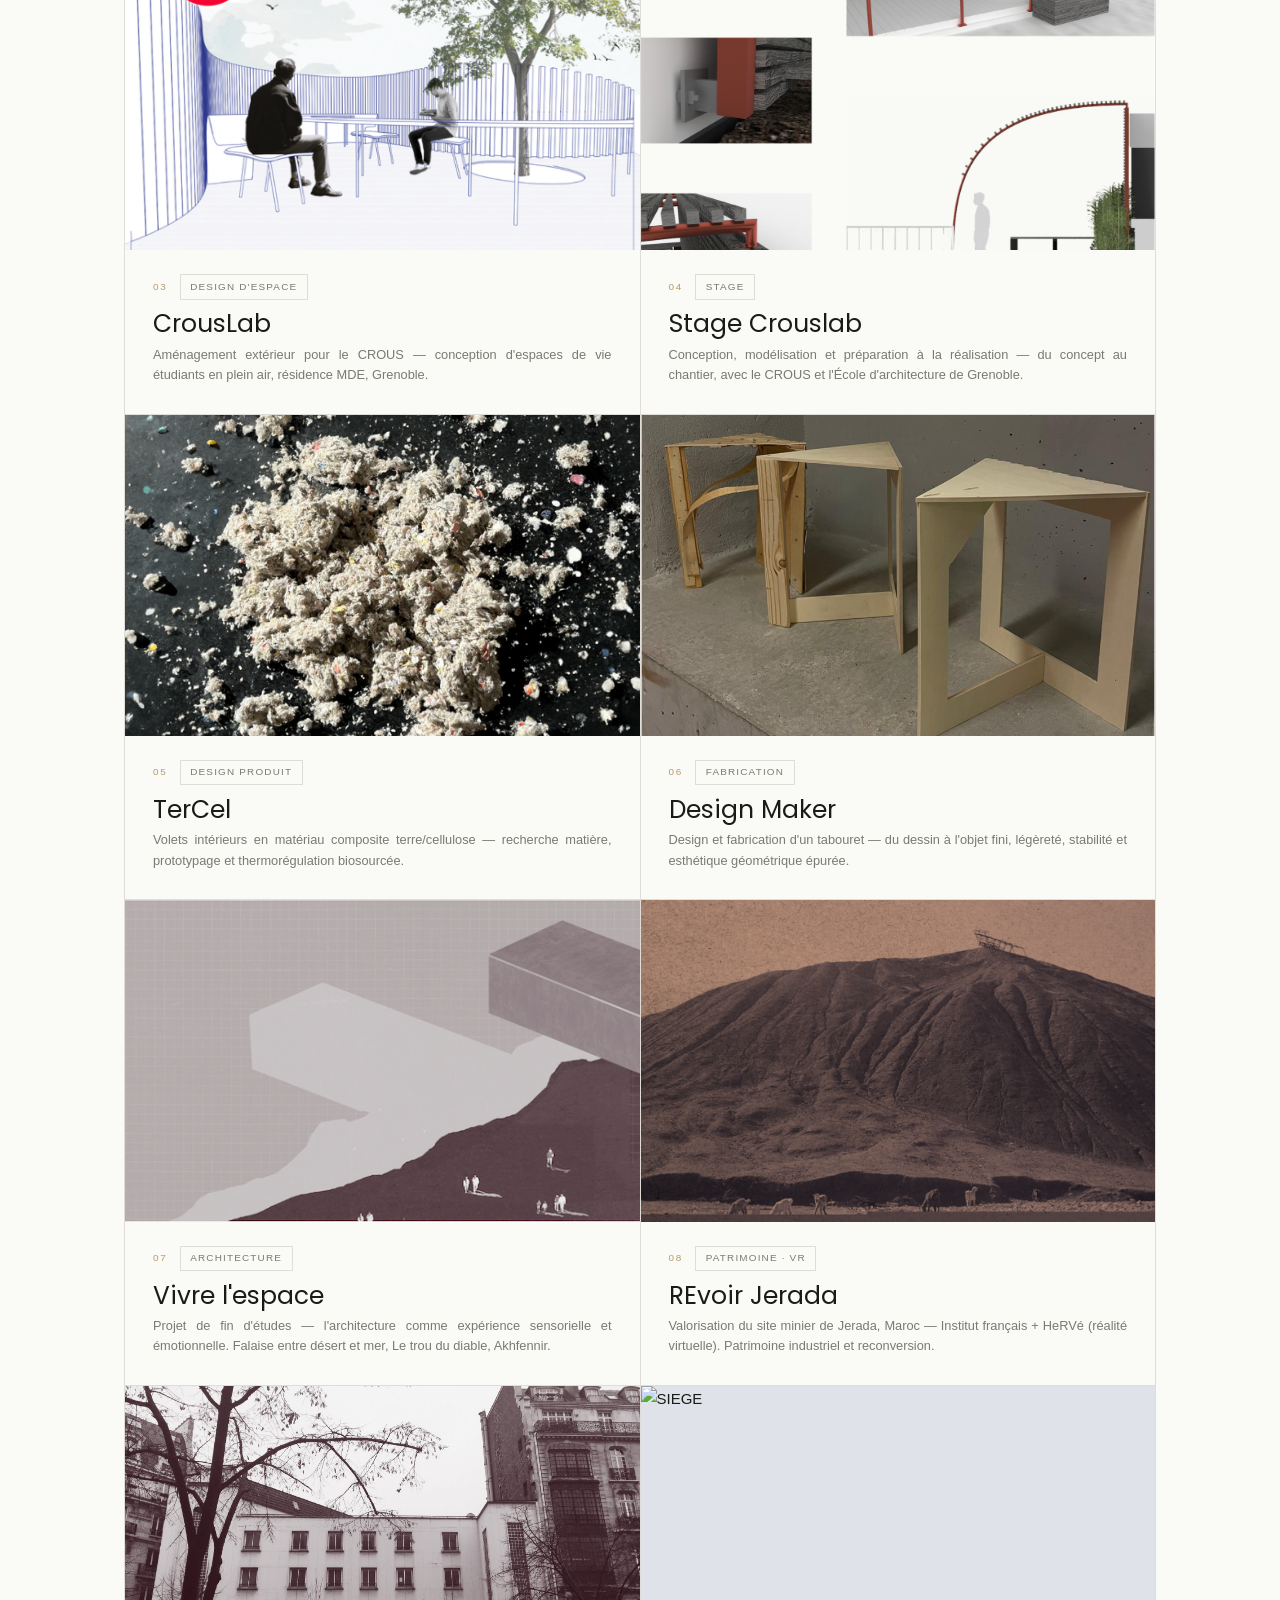
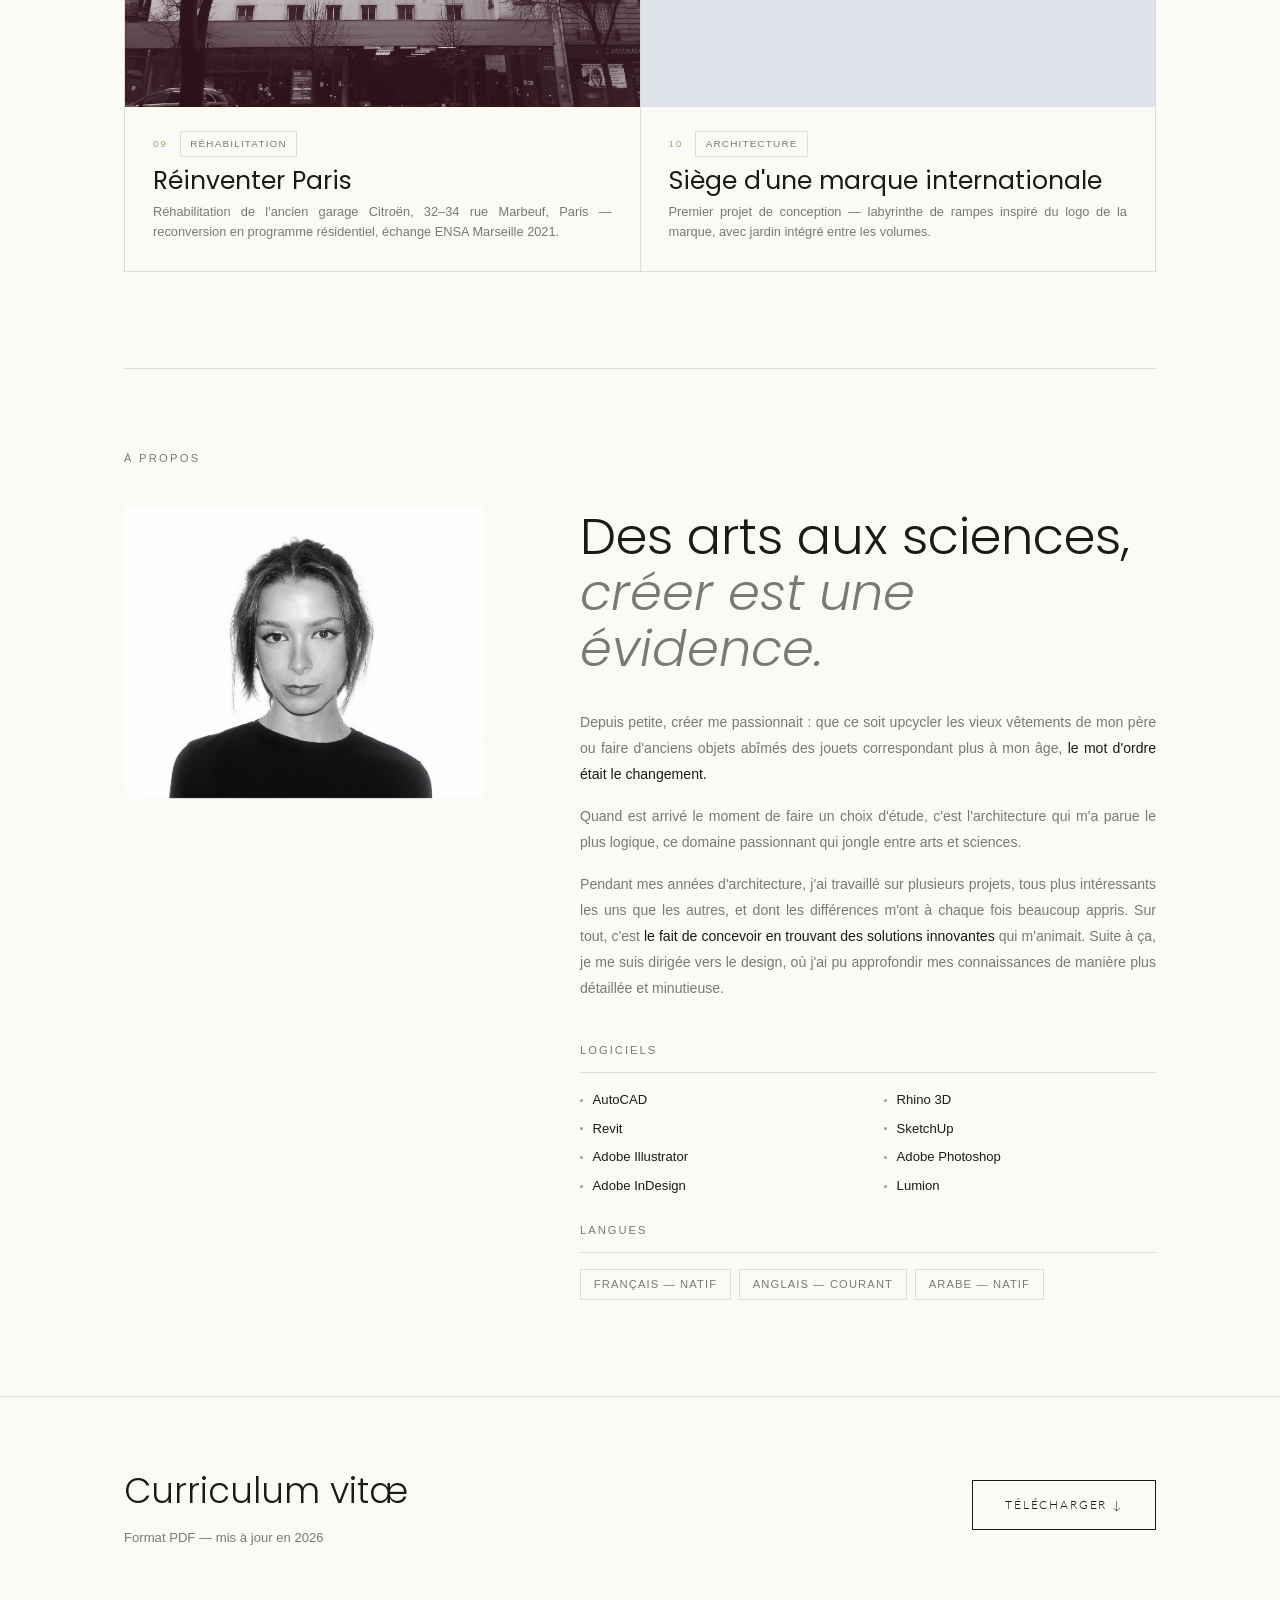
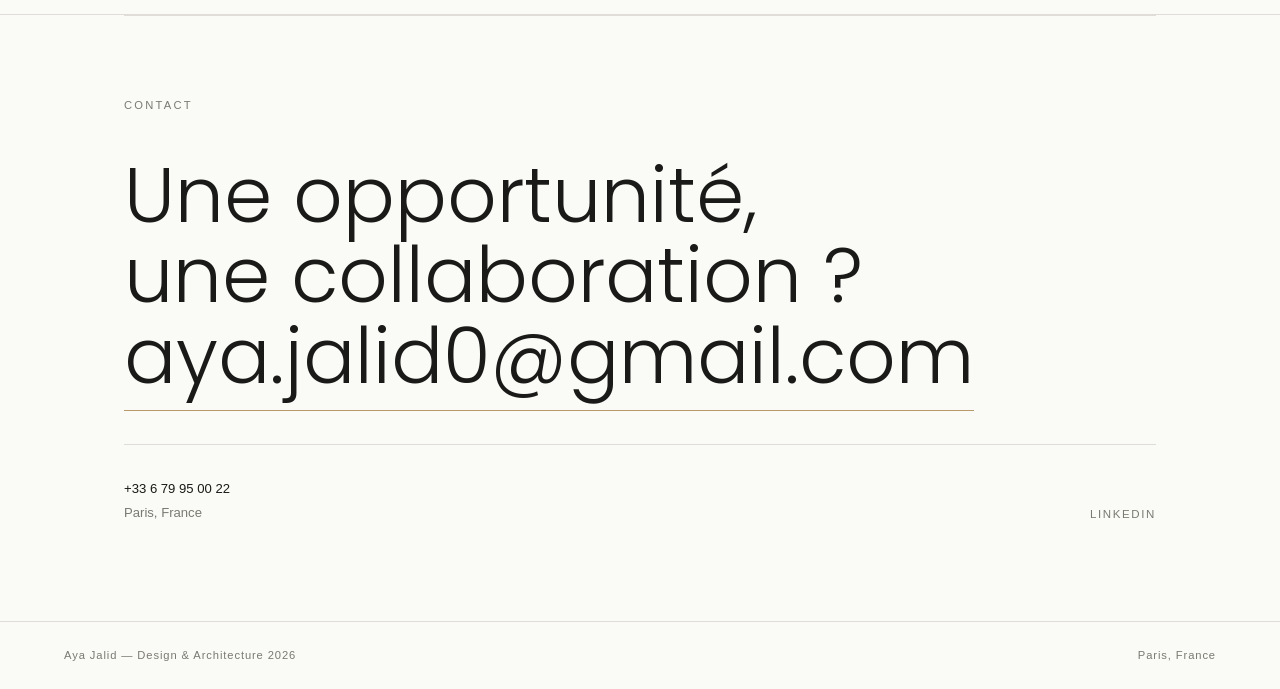
==== commit a4afad8d: "polices : Poppins pour titres, Lato pour textes" ====
--- a/index.html
+++ b/index.html
@@ -53,8 +53,7 @@
       <!-- 01 PUUL -->
       <a class="card" href="projet-puul.html">
         <div class="card-img design">
-          <!-- Remplace le contenu entre ces balises par : <img src="images/puul.jpg" alt="PUUL"> -->
-          <img src="images/puul.jpg" alt="PUUL">
+          <img src="images/puul/puul.jpg" alt="PUUL">
         </div>
         <div class="card-body">
           <div class="card-meta">
@@ -69,7 +68,7 @@
       <!-- 02 DESIGN WEEK -->
       <a class="card" href="projet-design-week.html">
         <div class="card-img design">
-          <img src="images/design-week-expo.jpg" alt="PUUL">
+          <img src="images/design-week/design-week-expo.jpg" alt="PUUL">
         </div>
         <div class="card-body">
           <div class="card-meta">
@@ -84,14 +83,14 @@
       <!-- 03 CROUSLAB -->
       <a class="card" href="projet-crouslab.html">
         <div class="card-img design">
-          <span class="card-placeholder">📁 images/crouslab.jpg</span>
+          <img src="images/crouslab/crous-page.jpg" alt="STAGE">
         </div>
         <div class="card-body">
           <div class="card-meta">
             <span class="card-num">03</span>
             <span class="card-cat">Design d'espace</span>
           </div>
-          <div class="card-title">CrousLab Grenoble</div>
+          <div class="card-title">CrousLab</div>
           <div class="card-desc">Aménagement extérieur pour le CROUS — conception d'espaces de vie étudiants en plein air, résidence MDE, Grenoble.</div>
         </div>
       </a>
@@ -99,7 +98,7 @@
       <!-- 04 STAGE CROUSLAB -->
       <a class="card" href="projet-stage-crouslab.html">
         <div class="card-img design">
-          <img src="images/stage-crouslab.jpg" alt="STAGE">
+          <img src="images/stage-crouslab/stage-crouslab.jpg" alt="STAGE">
         </div>
         <div class="card-body">
           <div class="card-meta">
@@ -114,7 +113,7 @@
       <!-- 05 TERCEL -->
       <a class="card" href="projet-tercel.html">
         <div class="card-img design">
-          <span class="card-placeholder">📁 images/tercel.jpg</span>
+          <img src="images/tercel/tercel1.jpg" alt="STAGE">
         </div>
         <div class="card-body">
           <div class="card-meta">
@@ -129,7 +128,7 @@
       <!-- 06 DESIGN MAKER -->
       <a class="card" href="projet-design-maker.html">
         <div class="card-img design">
-          <span class="card-placeholder">📁 images/design-maker.jpg</span>
+          <img src="images/design-maker/design1.jpg" alt="STAGE">
         </div>
         <div class="card-body">
           <div class="card-meta">
@@ -144,7 +143,7 @@
       <!-- 07 VIVRE L'ESPACE -->
       <a class="card" href="projet-vivre-espace.html">
         <div class="card-img archi">
-          <span class="card-placeholder">📁 images/vivre-espace.jpg</span>
+          <img src="images/vivre-espace/espace1.jpg" alt="Espace"> 
         </div>
         <div class="card-body">
           <div class="card-meta">
@@ -159,8 +158,7 @@
       <!-- 08 REVOIR JERADA -->
       <a class="card" href="projet-jerada.html">
         <div class="card-img archi">
-          <!--<span class="card-placeholder">📁 images/jerada.jpg</span>-->
-          <img src="images/jerada-vues.jpg" alt="Aya Jalid"> 
+          <img src="images/jerada/jerada1.jpg" alt="Jerada"> 
         </div>
         <div class="card-body">
           <div class="card-meta">
@@ -175,7 +173,7 @@
       <!-- 09 REINVENTER PARIS -->
       <a class="card" href="projet-reinventer-paris.html">
         <div class="card-img archi">
-          <img src="images/reinventer-paris.jpg" alt="REINVENTER">
+          <img src="images/reinventer-paris/reinventer-paris.jpg" alt="REINVENTER">
         </div>
         <div class="card-body">
           <div class="card-meta">
@@ -190,7 +188,7 @@
       <!-- 10 SIEGE -->
       <a class="card" href="projet-siege.html">
         <div class="card-img archi">
-          <img src="images/siege-cover.jpg" alt="SIEGE" style="width:150%; object-fit:cover; object-position:center;">
+          <img src="images/siege-marque-inter/siege-cover.jpg" alt="SIEGE" style="width:150%; object-fit:cover; object-position:center;">
         </div>
         <div class="card-body">
           <div class="card-meta">
@@ -260,7 +258,7 @@
         <p>Format PDF — mis à jour en 2026</p>
       </div>
       <!-- Mets ton CV PDF dans le dossier et nomme-le : cv-aya-jalid.pdf -->
-      <a class="btn" href="/aya-jalid.github.io/cv-aya-jalid.pdf" download>Télécharger ↓</a>
+      <a class="btn" href="cv-aya-jalid.pdf" download>Télécharger ↓</a>
     </div>
   </div>
 </div>
--- a/style.css
+++ b/style.css
@@ -217,6 +217,7 @@
 .block-2col { display:grid; grid-template-columns:1fr 1fr; gap:4rem; align-items:start; }
 .block-aside { display:grid; grid-template-columns:1fr 1.8fr; gap:4rem; align-items:start; }
 .block-aside-r { display:grid; grid-template-columns:1.8fr 1fr; gap:4rem; align-items:start; }
+.block-aside-espace { display:grid; grid-template-columns:1fr 2fr; gap:4rem; align-items:start; }
 .block-3col { display:grid; grid-template-columns:repeat(3,1fr); gap:2rem; }
 
 .block-h {
